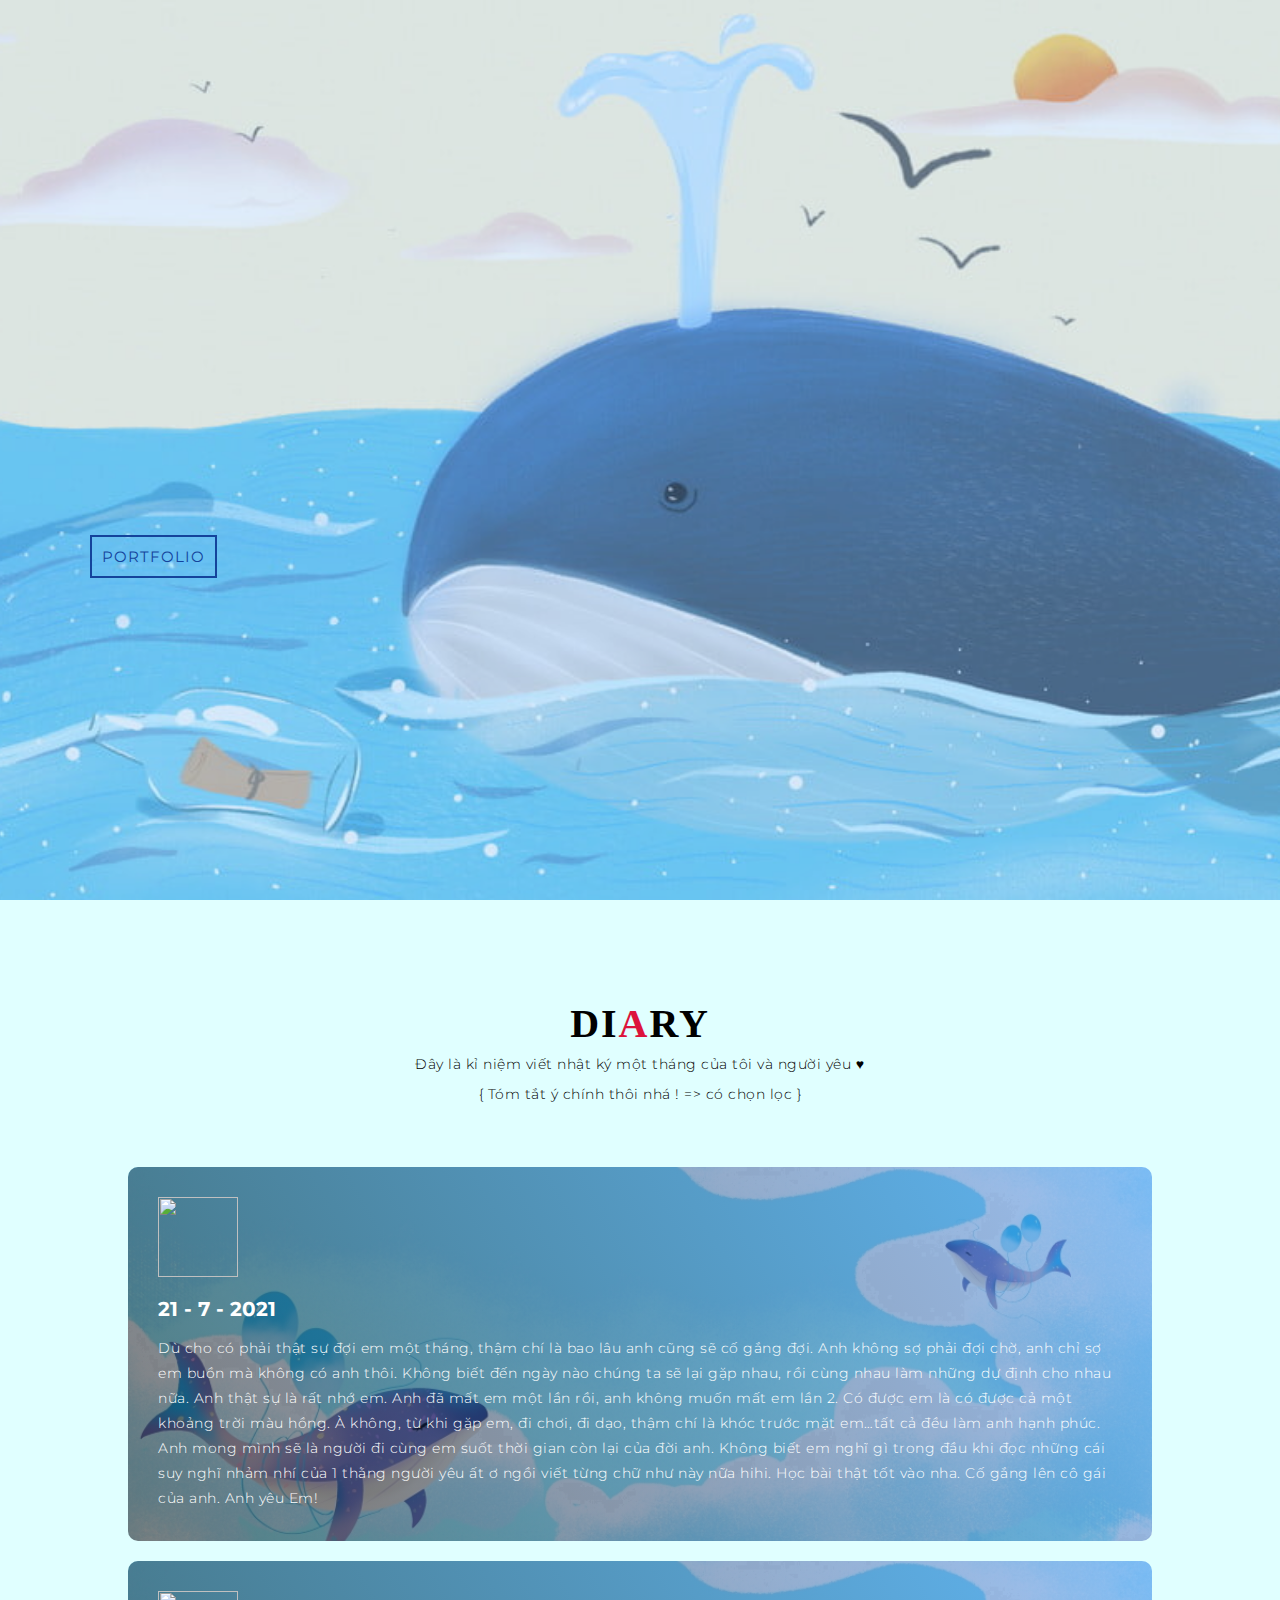
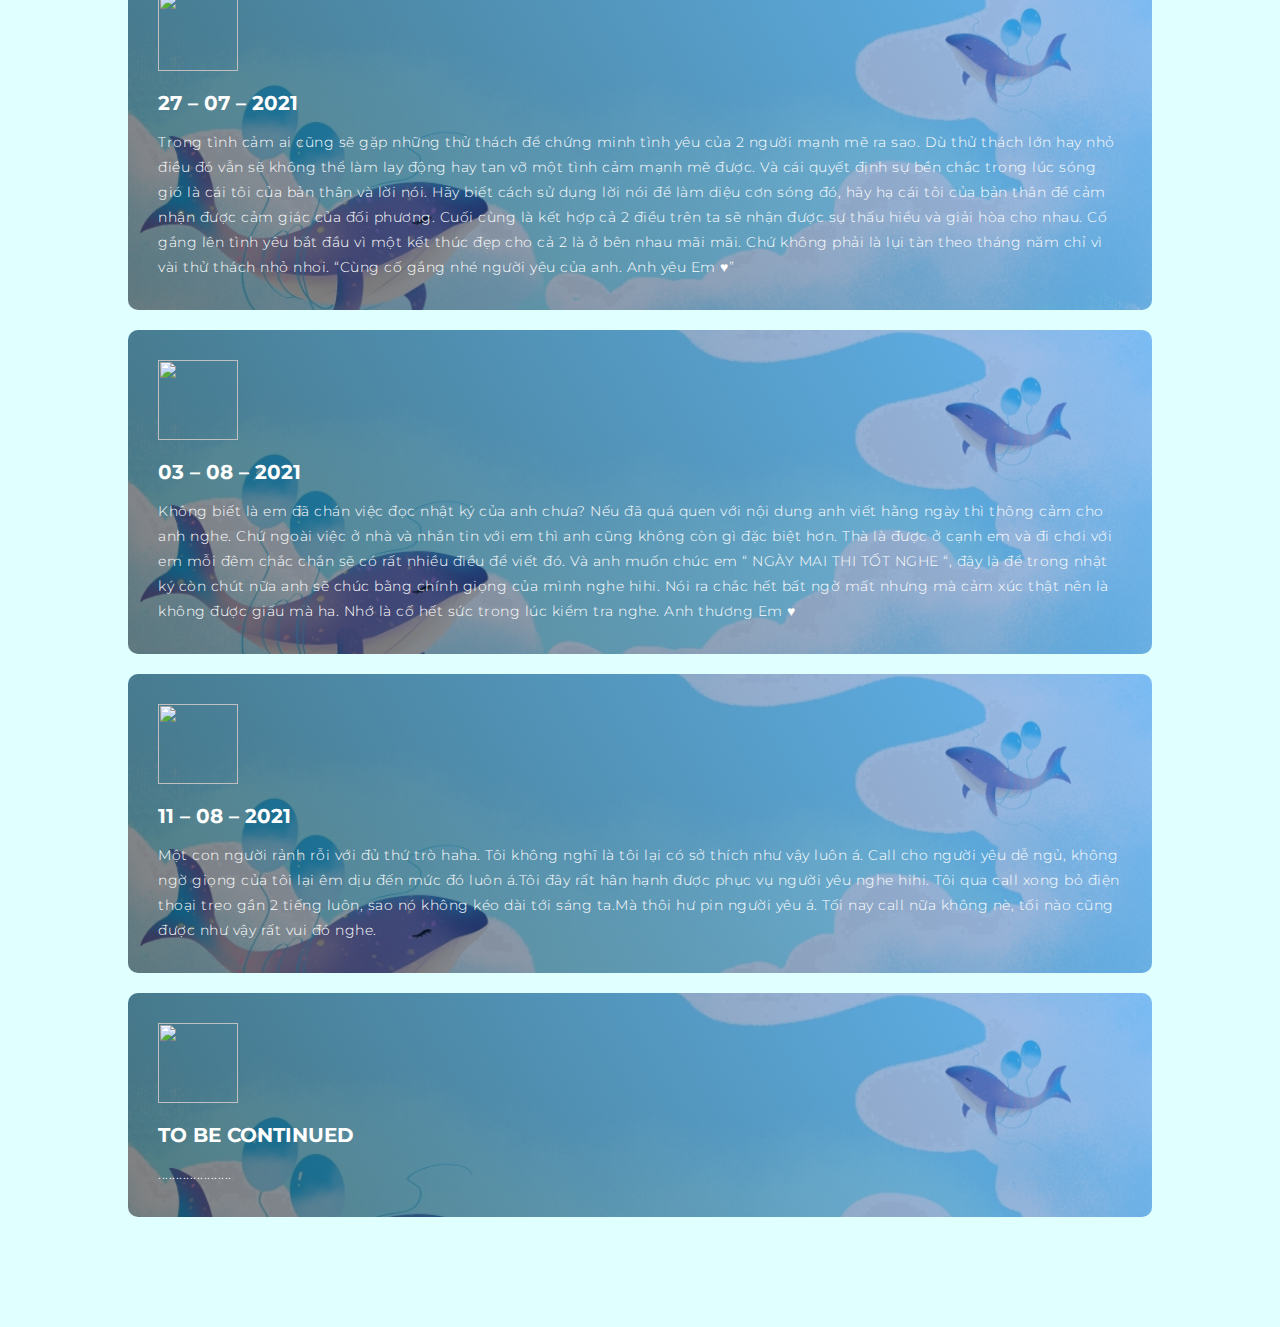
==== index.html @ 527d4011 "Add files via upload" ====
<!DOCTYPE html>
<html lang="en">
<head>
    <meta charset="UTF-8">
    <meta http-equiv="X-UA-Compatible" content="IE=edge">
    <meta name="viewport" content="width=device-width, initial-scale=1.0">
    <link rel="stylesheet" href="css.css">
    <title>My Website</title>
</head>
<body>
    <!-- Hero Section -->
    <section id="hero">
        <div class="hero container">
            <div>
                <h1>Hello, <span></span></h1>
                <h1>My Name's <span></span></h1>
                <h1>Vu Duc <span></span></h1>
                <a href="#" type="button" class="cta"> Portfolio </a>
            </div>
        </div>
    </section>
    <!-- End Section -->

    <!-- Service Section-->
    <section id="services">
        <div class="services container">
            <div class="services_top">
                <h1 class="section-title">Di<span>a</span>ry</h1>
            <p>Đây là kỉ niệm viết nhật ký một tháng của tôi và người yêu ♥</p>
            <p>{ Tóm tắt ý chính thôi nhá ! => có chọn lọc }</p>
            </div>
            <div class="services-bottom">
                <div class="services-item">
                  <div class="icon"><img src="https://img.icons8.com/clouds/100/000000/home.png"/>
                  </div>
                <h2>21 - 7 - 2021</h2>
                <p>Dù cho có phải thật sự đợi em một tháng, thậm chí là bao lâu anh cũng sẽ cố gắng đợi. Anh không sợ phải đợi chờ, anh chỉ sợ em buồn mà không có anh thôi. Không biết đến ngày nào chúng ta sẽ lại gặp nhau, rồi cùng nhau làm những dự định cho nhau nữa.
                    Anh thật sự là rất nhớ em. Anh đã mất em một lần rồi, anh không muốn mất em lần 2. Có được em là có được cả một khoảng trời màu hồng. À không, từ khi gặp em, đi chơi, đi dạo, thậm chí là khóc trước mặt em…tất cả đều làm anh hạnh phúc. Anh mong mình sẽ là người đi cùng em suốt thời gian còn lại của đời anh.
                    Không biết em nghĩ gì trong đầu khi đọc những cái suy nghĩ nhảm nhí của 1 thằng người yêu ất ơ ngồi viết từng chữ như này nữa hihi.
                    Học bài thật tốt vào nha. Cố gắng lên cô gái của anh.
                    Anh yêu Em! 
                    </p>
                </div>
                    <div class="services-item">
                      <div class="icon"><img src="https://img.icons8.com/clouds/100/000000/home.png"/>
                      </div>
                    <h2>27 – 07 – 2021</h2>
                    <p>Trong tình cảm ai cũng sẽ gặp những thử thách để chứng minh tình yêu của 2 người mạnh mẽ ra sao. Dù thử thách lớn hay nhỏ điều đó vẫn sẽ không thể làm lay động hay tan vỡ một tình cảm mạnh mẽ được. Và cái quyết định sự bền chắc trong lúc sóng gió là cái tôi của bản thân và lời nói. Hãy biết cách sử dụng lời nói để làm diệu cơn sóng đó, hãy hạ cái tôi của bản thân để cảm nhận được cảm giác của đối phương. Cuối cùng là kết hợp cả 2 điều trên ta sẽ nhận được sự thấu hiểu và giải hòa cho nhau. Cố gắng lên tình yêu bắt đầu vì một kết thúc đẹp cho cả 2 là ở bên nhau mãi mãi. Chứ không phải là lụi tàn theo tháng năm chỉ vì vài thử thách nhỏ nhoi.
                        “Cùng cố gắng nhé người yêu của anh. Anh yêu Em ♥”
                        </p>
                    </div>
                    <div class="services-item">
                      <div class="icon"><img src="https://img.icons8.com/clouds/100/000000/home.png"/>
                      </div>
                    <h2>03 – 08 – 2021</h2>
                     <p>Không biết là em đã chán việc đọc nhật ký của anh chưa? Nếu đã quá quen với nội dung anh viết hằng ngày thì thông cảm cho anh nghe. Chứ ngoài việc ở nhà và nhắn tin với em thì anh cũng không còn gì đặc biệt hơn. Thà là được ở cạnh em và đi chơi với em mỗi đêm chắc chắn sẽ có rất nhiều điều để viết đó. Và anh muốn chúc em “ NGÀY MAI THI TỐT NGHE “, đây là để trong nhật ký còn chút nữa anh sẽ chúc bằng chính giọng của mình nghe hihi. Nói ra chắc hết bất ngờ mất nhưng mà cảm xúc thật nên là không được giấu mà ha. Nhớ là cố hết sức trong lúc kiểm tra nghe. Anh thương Em ♥</p>
                    </div>
                <div class="services-item">
                  <div class="icon"><img src="https://img.icons8.com/clouds/100/000000/home.png"/>
                  </div>
                <h2>11 – 08 – 2021</h2>
                <p>Một con người rảnh rỗi với đủ thứ trò haha. Tôi không nghĩ là tôi lại có sở thích như vậy luôn á. Call cho người yêu dễ ngủ, không ngờ giọng của tôi lại êm dịu đến mức đó luôn á.Tôi đây rất hân hạnh được phục vụ người yêu nghe hihi.
                    Tôi qua call xong bỏ điện thoại treo gần 2 tiếng luôn, sao nó không kéo dài tới sáng ta.Mà thôi hư pin người yêu á. Tối nay call nữa không nè, tối nào cũng được như vậy rất vui đó nghe.
                    </p>
                </div>
                <div class="services-item">
                    <div class="icon"><img src="https://img.icons8.com/clouds/100/000000/home.png"/>
                    </div>
                  <h2>TO BE CONTINUED</h2>
                  <p>.....................</p>
                  </div>
            </div>
        </div>
    </section>
    <!-- Service Section-->
</body>
</html>
---- css.css ----
@import url('https://fonts.googleapis.com/css2?family=Montserrat:ital,wght@300,400;0,700;&display=swap');
* {
    padding: 0;
    margin: 0;
    box-sizing: border-box;
}
html {
    font-size: 10px;
    font-family: 'Montserrat', sans-serif;
    background-color: lightcyan;
}
a{
    text-decoration: none;
}
.container{
    min-height: 100vh;
    width: 100%;
    display: flex;
    align-items: center;
    justify-content: center;
}
img{
    
    height: 100%;
    width: 100%;
    object-fit: cover;
}
p{
    color: rgb(0, 0, 0);
    font-size: 1.4rem;
    margin-top: 5px;
    line-height: 2.5rem;
    font-weight: 300;
    letter-spacing: .05rem;
}


/* Hero Selection */
#hero{
    background-image: url(pngtree-cute-whale-background-whaleblueseawateroceansunsetcloudseagulladvertising-backgroundpsd-backgroundbackground-image_49165.jpg);
    background-size: cover;
    background-position: center center ;
    position: relative;
    z-index: 1;
}
#hero::after{
    content: '';
    position: absolute;
    left: 0;
    top: 0;
    height: 100%;
    width: 100%;
    background-color: rgb(153, 200, 253);
    opacity: .3;
    z-index: -1;
}
#hero .hero{
    max-width: 1200px;
    margin: 0 auto;
    padding: 0 50px;
    justify-content: flex-start;
}
#hero h1{
    display: block;
    width: fit-content;
    font-size: 5rem;
    position: relative;
    color: transparent;
    animation: text_reveal .5s ease forwards;
    animation-delay:  1ss;
}
#hero h1:nth-child(1){
    animation-delay: 1s;
}
#hero h1:nth-child(2){
    animation-delay: 2s;
}
#hero h1:nth-child(3){
    animation: text_reveal_name .5s ease forwards;
    animation-delay: 3s;
}
#hero h1 span{
    position:  absolute;
    top: 0;
    left: 0;
    height: 100%;
    width: 0;
    background-color:rgb(114, 158, 240);
    animation: text_reveal_box 1s ease;
    animation-delay: 1s;
}
#hero h1:nth-child(1) span{
    animation-delay: .5s;
}
#hero h1:nth-child(2) span{
    animation-delay: 1.5s;
}
#hero h1:nth-child(3) span{
    animation-delay: 2.5s;
}
#hero .cta{
    display: inline-block;
    padding: 10px 10px;
    color: rgb(20, 67, 155);
    background-color: transparent;
    border: 2px solid rgb(20, 67, 155);
    font-size: 1.5rem;
    text-transform:  uppercase;
    letter-spacing: .1rem;
    margin-top: 30px;
    transition: .3s ease;
    transition-property: background-color, color;
}
#hero .cta:hover{
    color: rgb(255, 255, 255);
    background-color: rgb(20, 67, 155);
}

/* End Hero Selection*/

/* Service Section */
#services .services{
    flex-direction: column;
    text-align: center;
    max-width:  1500px;
    margin: 0 auto;
    padding:  100px 0;
}
#services .section-title{
    font-size:  4rem;
    font-weight: 750;
    font-family: fantasy;
    color: rgb(0, 0, 0);
    text-transform: uppercase;
    letter-spacing: .2rem;
    text-align: center;
}
#services .section-title span{
    color: crimson;
}

#services .services-bottom{
    display: flex;
    align-items: center;
    justify-content: center;
    flex-wrap: wrap;
    margin-top: 50px;
}
#services .services-item{
    flex-basis: 80%;
    display: flex;
    align-items: flex-start;
    justify-content: center;
    flex-direction: column ;
    padding: 30px;
    border-radius: 10px;
    background-image: url(pngtree-whale-anime-sky-clouds-blue-background-image_185830.jpg);
    background-size: cover;
    margin: 10px 5%;
    position: relative;
    z-index: 1;
    overflow: hidden;
}
#services .services-item::after{
    content: '';
    position: absolute;
    left: 0;
    top: 0;
    height: 100%;
    width: 100%;
    background-image: linear-gradient(60deg, black 0%, rgb(62, 137, 235) 100%);
    opacity: .5;
    z-index: -1;
}
.services .services-bottom .icon{
    height: 80px;
    width: 80px;
    margin-bottom: 20px;
}
#services .services-item h2{
    font-size: 2rem;
    color: white;
    margin-bottom: 10px;
    text-transform: uppercase;
}
#services .services-item p{
    color: white;
    text-align: left;
}


/* End Service Section */

/* keyframes */
    @keyframes text_reveal_box {
        50%{
            width: 100%;
            left: 0;
        }
        100%{
            width: 0;
            left: 100%;
        }
    }
@keyframes text_reveal{
    100%{
        color: rgb(20, 67, 155);
    }
}
@keyframes text_reveal_name{
    100%{
        color: rgb(255, 255, 255);
        font-weight:700;
    }
}
/* End keyframes */
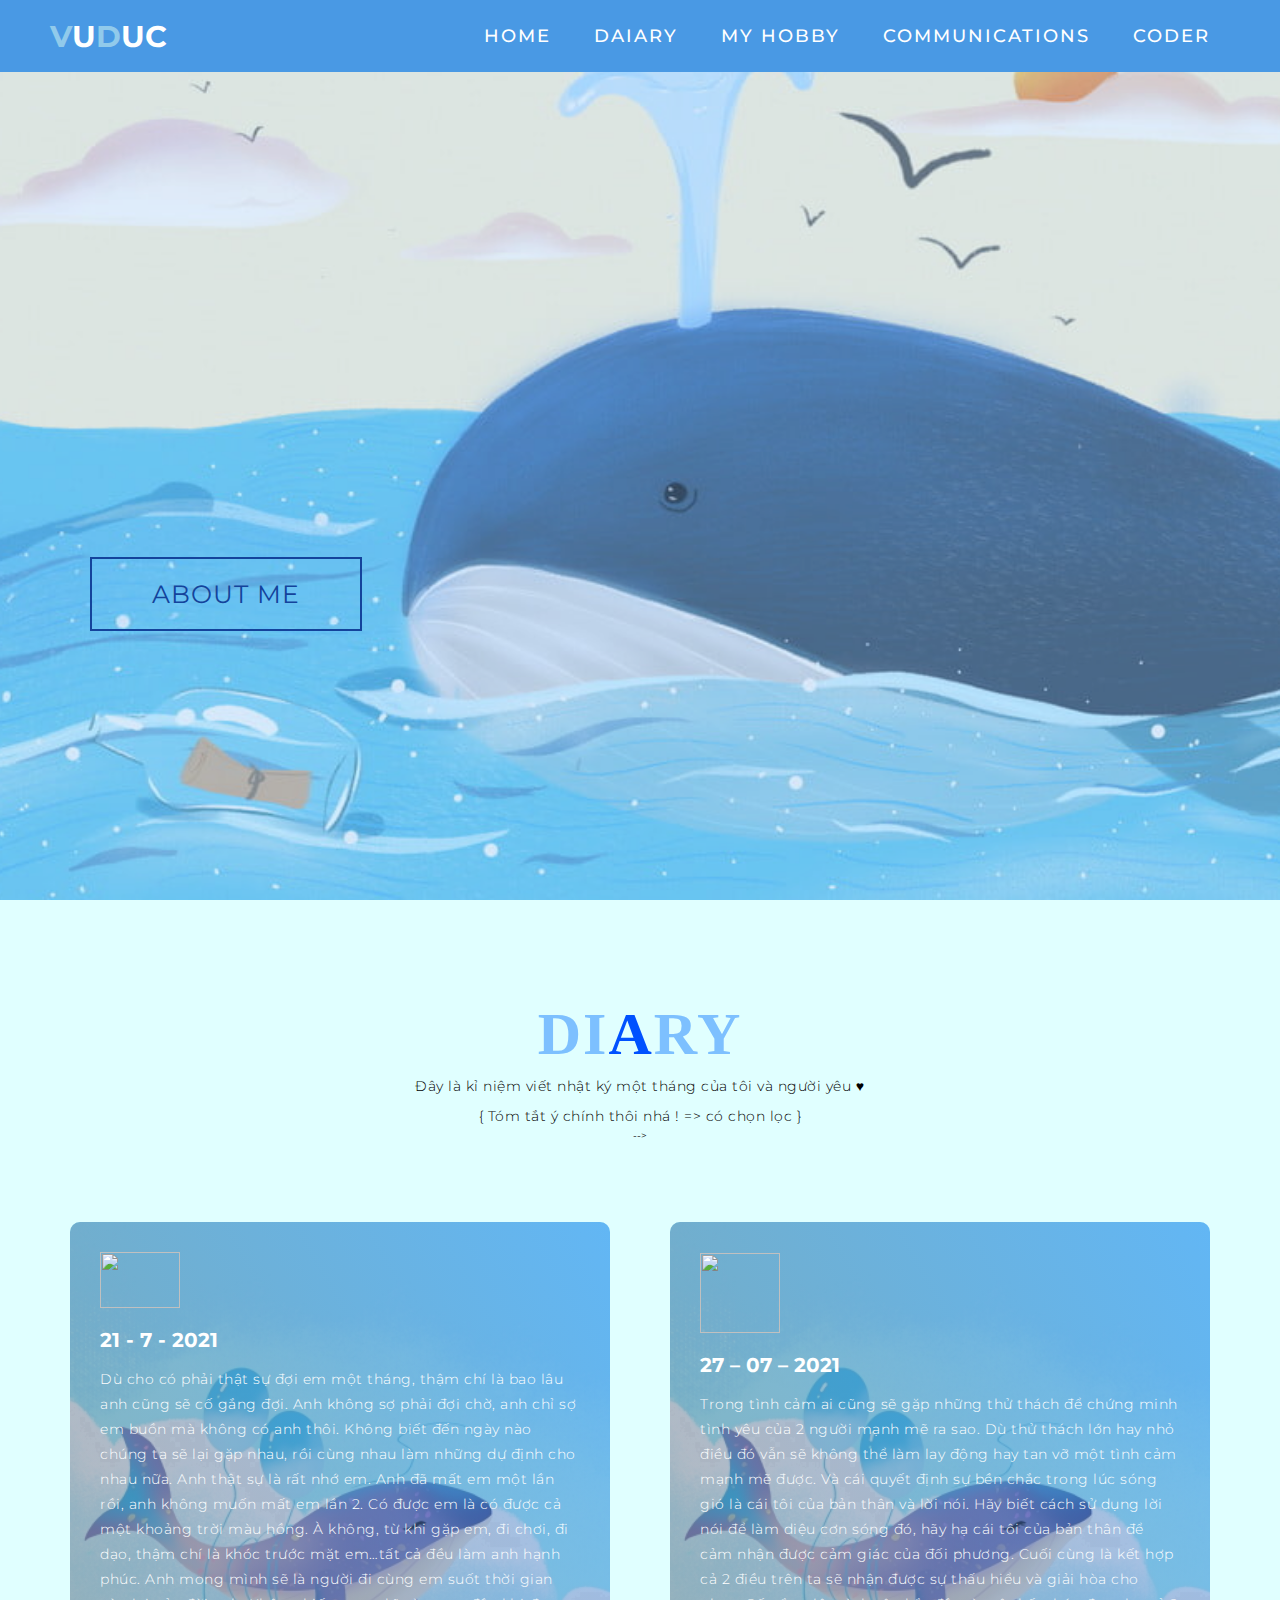
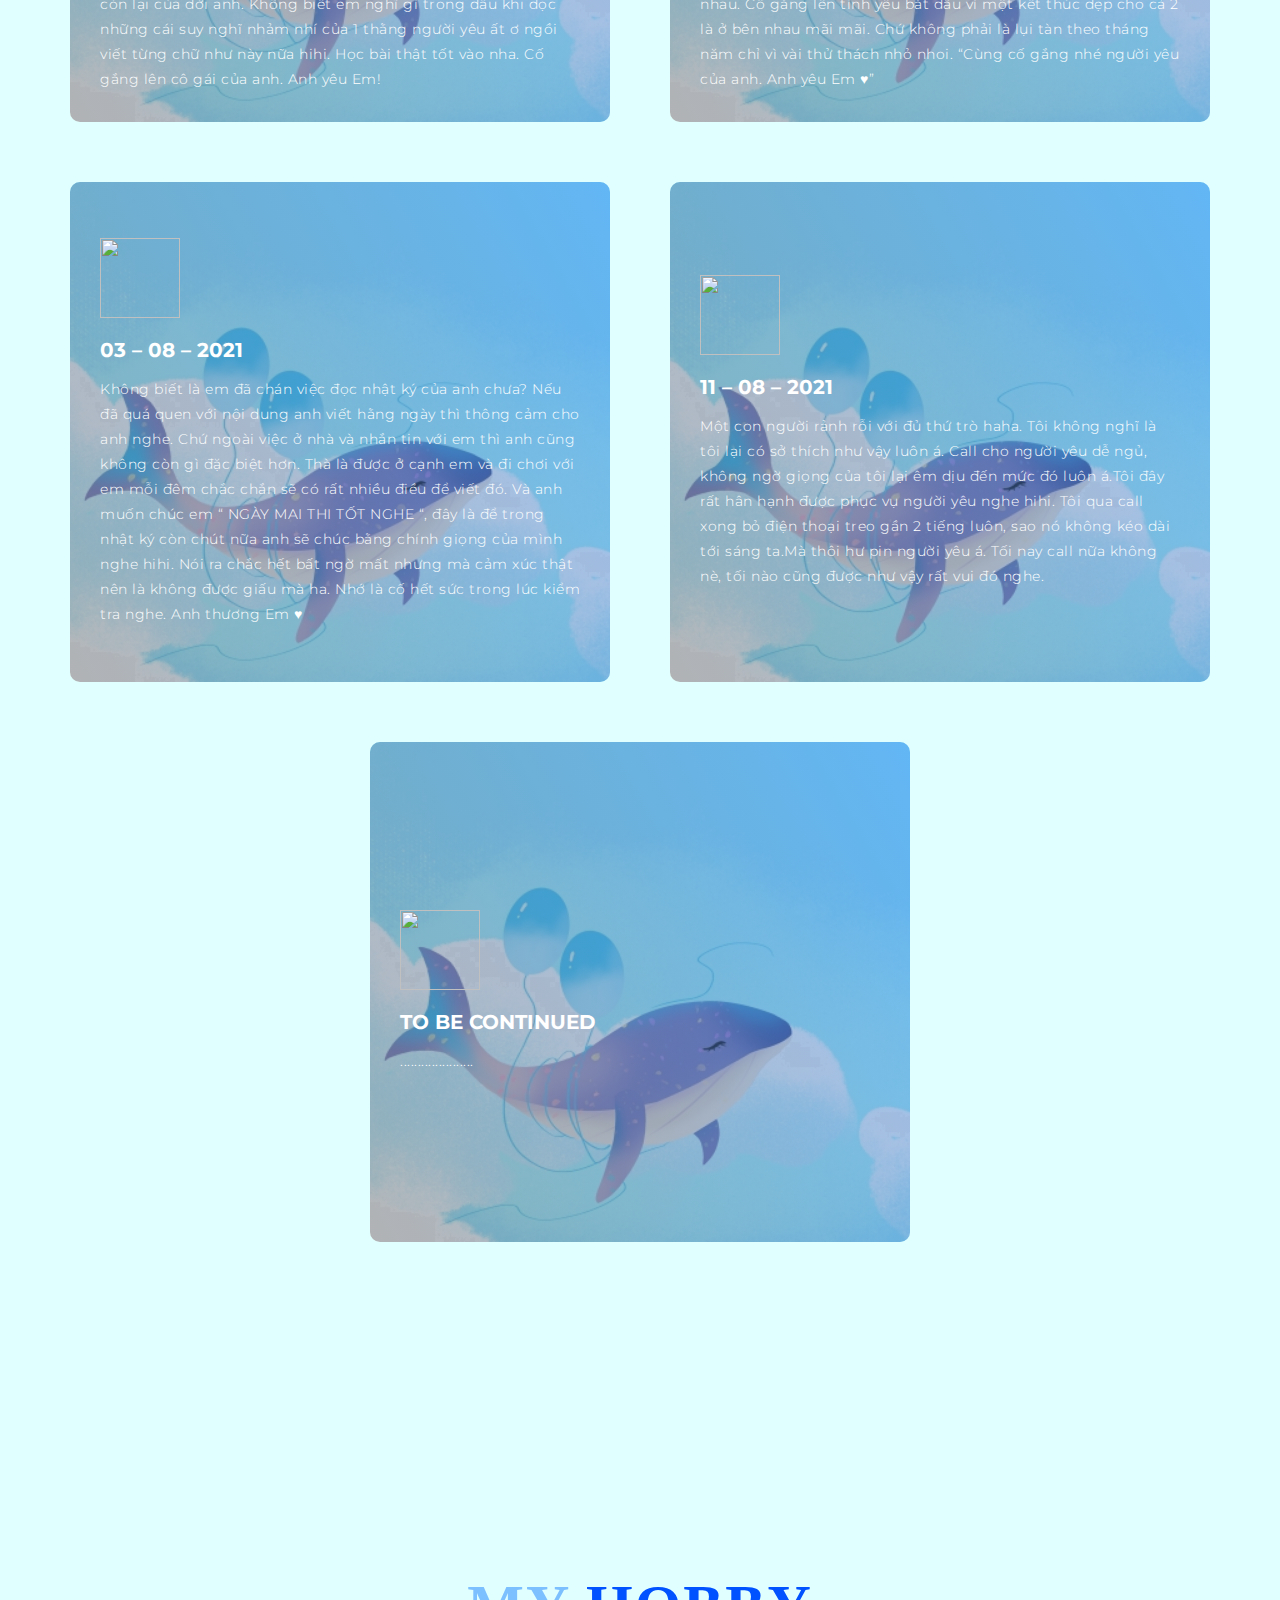
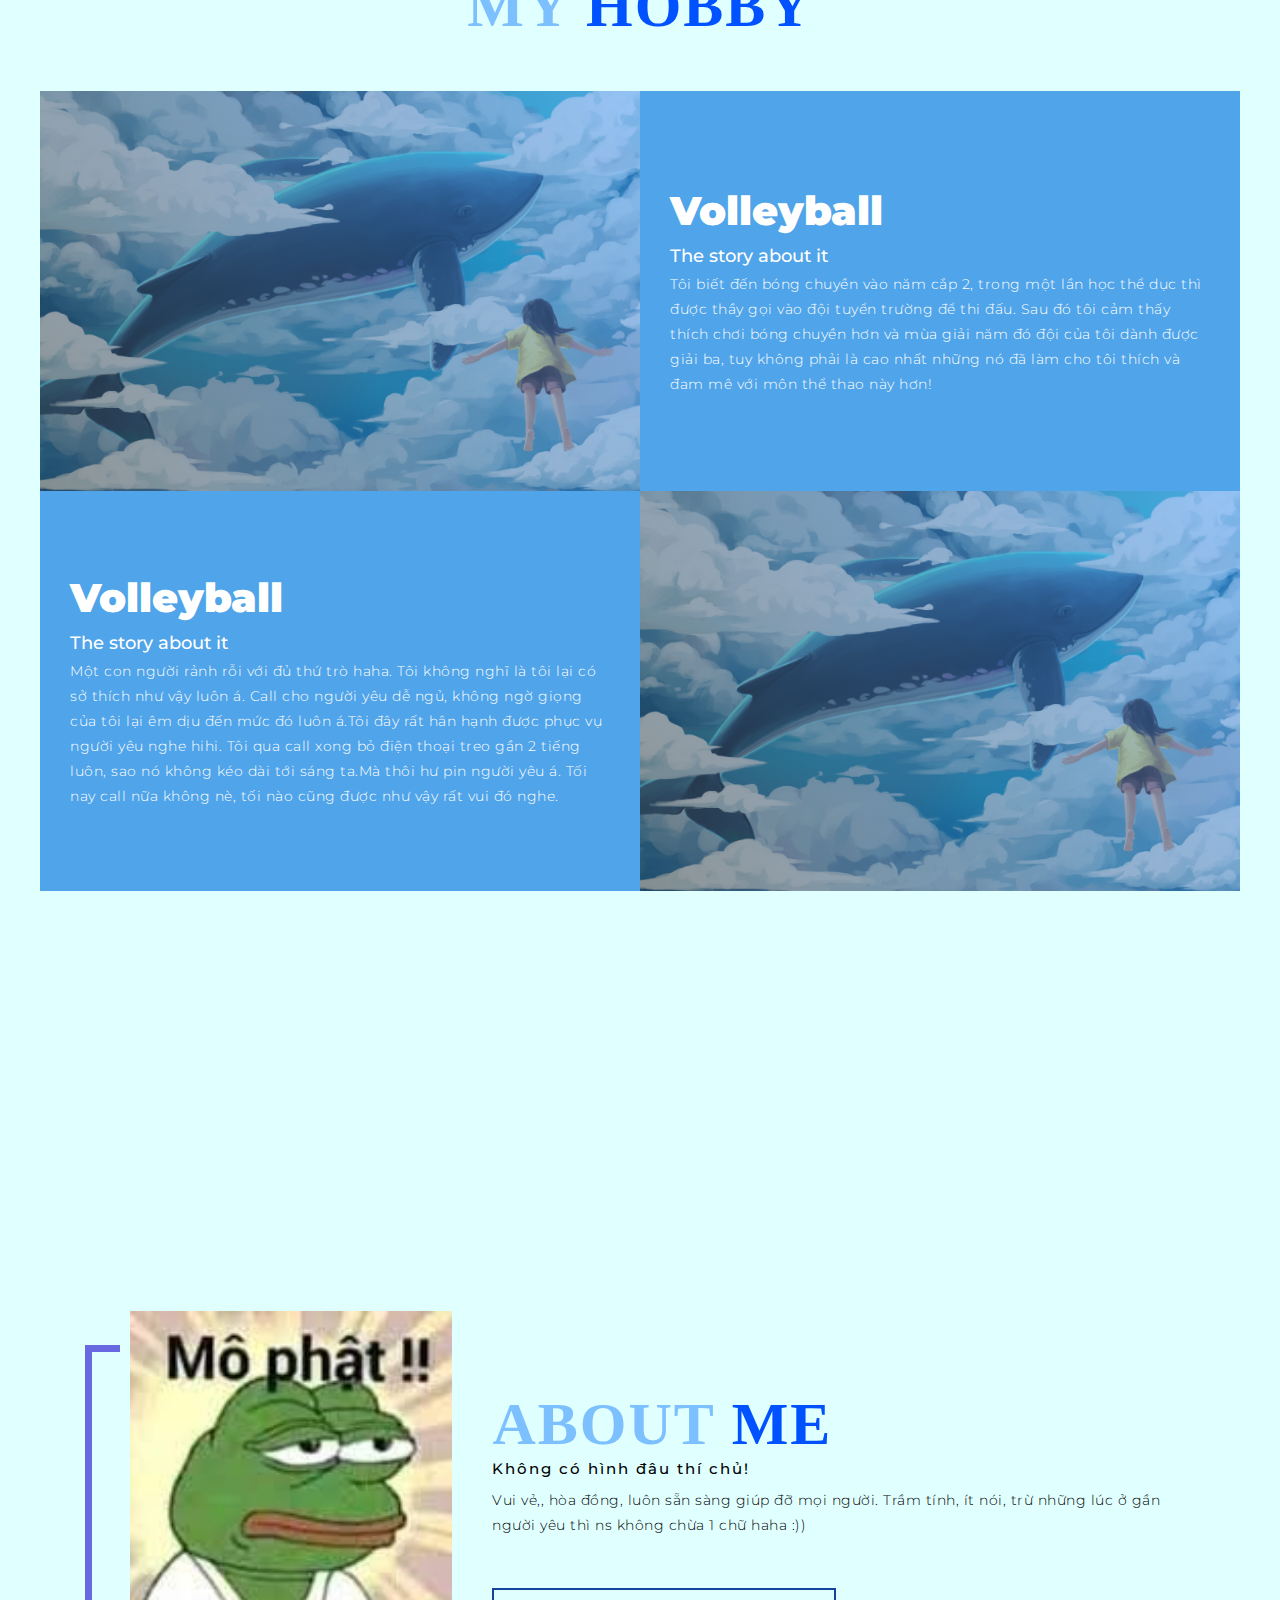
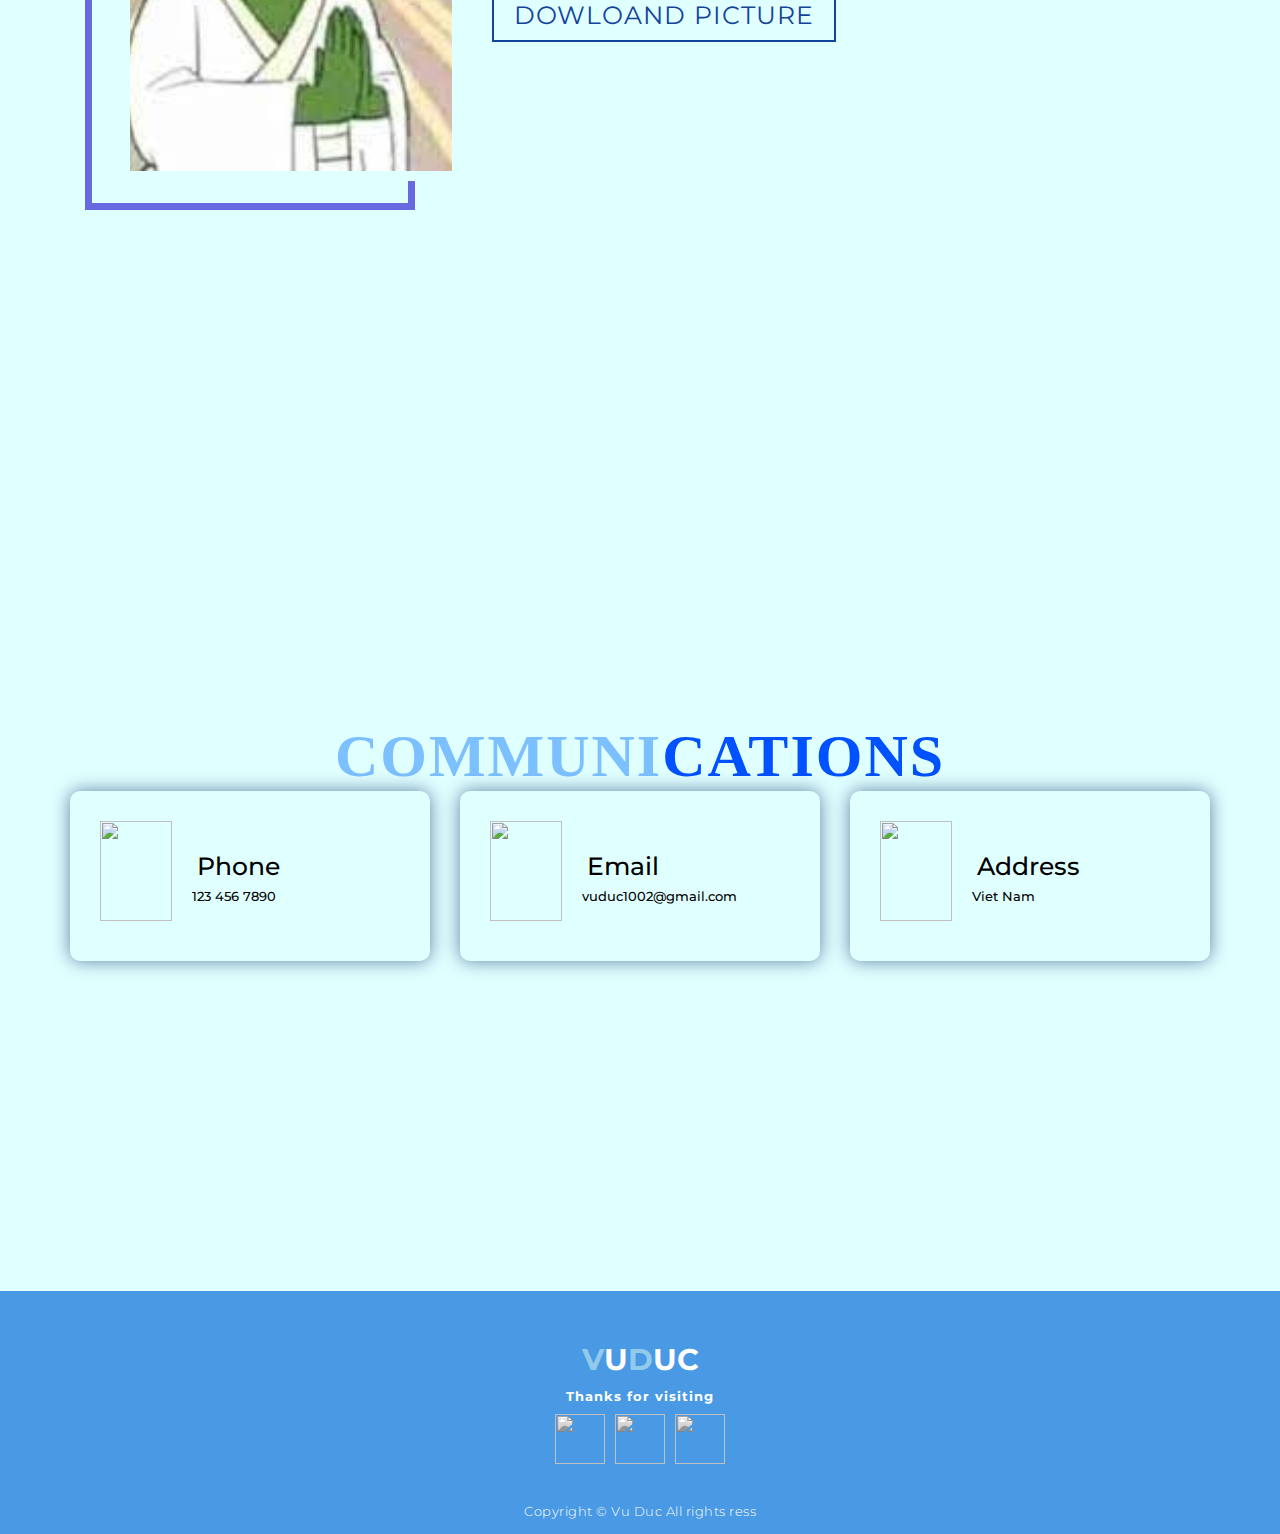
==== commit 829beedb: "Add files via upload" ====
--- a/index.html
+++ b/index.html
@@ -8,6 +8,27 @@
     <title>My Website</title>
 </head>
 <body>
+    <!-- Header -->
+    <section id="header">
+        <div class="header container">
+            <div class="nav-bar">
+                <div class="brand">
+                    <a href="#hero"><h1><span>V</span>u<span>D</span>uc</h1></a>
+                    </div>
+                    <div class="nav-list">
+                        <div class="hamburger"><div class="bar"></div></div>
+                        <ul>
+                            <li><a href="#hero" data-after="Home">Home</a></li>
+                            <li><a href="#services" data-after="Services">Daiary</a></li>
+                            <li><a href="#projects" data-after="Projects">My hobby</a></li>
+                            <li><a href="#contact" data-after="About">communications</a></li>
+                            <li><a href="#footer" data-after="Contact">coder</a></li>
+                        </ul>
+                    </div>
+            </div>
+        </div>
+    </section>
+    <!-- End Header -->
     <!-- Hero Section -->
     <section id="hero">
         <div class="hero container">
@@ -15,7 +36,7 @@
                 <h1>Hello, <span></span></h1>
                 <h1>My Name's <span></span></h1>
                 <h1>Vu Duc <span></span></h1>
-                <a href="#" type="button" class="cta"> Portfolio </a>
+                <a href="#about" type="button" class="cta">About me</a>
             </div>
         </div>
     </section>
@@ -27,19 +48,19 @@
             <div class="services_top">
                 <h1 class="section-title">Di<span>a</span>ry</h1>
             <p>Đây là kỉ niệm viết nhật ký một tháng của tôi và người yêu ♥</p>
-            <p>{ Tóm tắt ý chính thôi nhá ! => có chọn lọc }</p>
+            <p>{ Tóm tắt ý chính thôi nhá ! => có chọn lọc }</p> -->
             </div>
             <div class="services-bottom">
                 <div class="services-item">
                   <div class="icon"><img src="https://img.icons8.com/clouds/100/000000/home.png"/>
                   </div>
                 <h2>21 - 7 - 2021</h2>
-                <p>Dù cho có phải thật sự đợi em một tháng, thậm chí là bao lâu anh cũng sẽ cố gắng đợi. Anh không sợ phải đợi chờ, anh chỉ sợ em buồn mà không có anh thôi. Không biết đến ngày nào chúng ta sẽ lại gặp nhau, rồi cùng nhau làm những dự định cho nhau nữa.
+               <p>Dù cho có phải thật sự đợi em một tháng, thậm chí là bao lâu anh cũng sẽ cố gắng đợi. Anh không sợ phải đợi chờ, anh chỉ sợ em buồn mà không có anh thôi. Không biết đến ngày nào chúng ta sẽ lại gặp nhau, rồi cùng nhau làm những dự định cho nhau nữa.
                     Anh thật sự là rất nhớ em. Anh đã mất em một lần rồi, anh không muốn mất em lần 2. Có được em là có được cả một khoảng trời màu hồng. À không, từ khi gặp em, đi chơi, đi dạo, thậm chí là khóc trước mặt em…tất cả đều làm anh hạnh phúc. Anh mong mình sẽ là người đi cùng em suốt thời gian còn lại của đời anh.
                     Không biết em nghĩ gì trong đầu khi đọc những cái suy nghĩ nhảm nhí của 1 thằng người yêu ất ơ ngồi viết từng chữ như này nữa hihi.
                     Học bài thật tốt vào nha. Cố gắng lên cô gái của anh.
                     Anh yêu Em! 
-                    </p>
+                    </p> 
                 </div>
                     <div class="services-item">
                       <div class="icon"><img src="https://img.icons8.com/clouds/100/000000/home.png"/>
@@ -47,13 +68,14 @@
                     <h2>27 – 07 – 2021</h2>
                     <p>Trong tình cảm ai cũng sẽ gặp những thử thách để chứng minh tình yêu của 2 người mạnh mẽ ra sao. Dù thử thách lớn hay nhỏ điều đó vẫn sẽ không thể làm lay động hay tan vỡ một tình cảm mạnh mẽ được. Và cái quyết định sự bền chắc trong lúc sóng gió là cái tôi của bản thân và lời nói. Hãy biết cách sử dụng lời nói để làm diệu cơn sóng đó, hãy hạ cái tôi của bản thân để cảm nhận được cảm giác của đối phương. Cuối cùng là kết hợp cả 2 điều trên ta sẽ nhận được sự thấu hiểu và giải hòa cho nhau. Cố gắng lên tình yêu bắt đầu vì một kết thúc đẹp cho cả 2 là ở bên nhau mãi mãi. Chứ không phải là lụi tàn theo tháng năm chỉ vì vài thử thách nhỏ nhoi.
                         “Cùng cố gắng nhé người yêu của anh. Anh yêu Em ♥”
-                        </p>
+                        </p> 
                     </div>
                     <div class="services-item">
                       <div class="icon"><img src="https://img.icons8.com/clouds/100/000000/home.png"/>
                       </div>
                     <h2>03 – 08 – 2021</h2>
-                     <p>Không biết là em đã chán việc đọc nhật ký của anh chưa? Nếu đã quá quen với nội dung anh viết hằng ngày thì thông cảm cho anh nghe. Chứ ngoài việc ở nhà và nhắn tin với em thì anh cũng không còn gì đặc biệt hơn. Thà là được ở cạnh em và đi chơi với em mỗi đêm chắc chắn sẽ có rất nhiều điều để viết đó. Và anh muốn chúc em “ NGÀY MAI THI TỐT NGHE “, đây là để trong nhật ký còn chút nữa anh sẽ chúc bằng chính giọng của mình nghe hihi. Nói ra chắc hết bất ngờ mất nhưng mà cảm xúc thật nên là không được giấu mà ha. Nhớ là cố hết sức trong lúc kiểm tra nghe. Anh thương Em ♥</p>
+                     <p>Không biết là em đã chán việc đọc nhật ký của anh chưa? Nếu đã quá quen với nội dung anh viết hằng ngày thì thông cảm cho anh nghe. Chứ ngoài việc ở nhà và nhắn tin với em thì anh cũng không còn gì đặc biệt hơn. Thà là được ở cạnh em và đi chơi với em mỗi đêm chắc chắn sẽ có rất nhiều điều để viết đó. Và anh muốn chúc em “ NGÀY MAI THI TỐT NGHE “, đây là để trong nhật ký còn chút nữa anh sẽ chúc bằng chính giọng của mình nghe hihi. Nói ra chắc hết bất ngờ mất nhưng mà cảm xúc thật nên là không được giấu mà ha. Nhớ là cố hết sức trong lúc kiểm tra nghe. Anh thương Em ♥
+                     </p> 
                     </div>
                 <div class="services-item">
                   <div class="icon"><img src="https://img.icons8.com/clouds/100/000000/home.png"/>
@@ -72,6 +94,109 @@
             </div>
         </div>
     </section>
-    <!-- Service Section-->
+    <!-- End Service Section-->
+
+    <!-- Projects Section -->
+        <section id="projects">
+            <div class="projects container">
+                <div class="projects-header">
+                    <h1 class="section-title">My <span>Hobby</span></h1>
+                </div>
+                    <div class="project-item">
+                        <div class="project-info">
+                            <h1>Volleyball</h1>
+                            <h2>The story about it</h2>
+                            <p>Tôi biết đến bóng chuyền vào năm cắp 2, trong một lần học thể dục thì được thầy gọi vào đội tuyển trường để thi đấu. Sau đó tôi cảm thấy thích chơi bóng chuyền hơn và mùa giải năm đó đội của tôi dành được giải ba, tuy không phải là cao nhất những nó đã làm cho tôi thích và đam mê với môn thể thao này hơn!
+                               </div>
+                        <div class="project-img">
+                            <img src="/Lovepik_com-400091208-whale-and-girls-roaming-in-the-clouds.jpg" alt="img">
+                        </div>
+                    </div>
+                    <div class="project-item">
+                        <div class="project-info">
+                            <h1>Volleyball</h1>
+                            <h2>The story about it</h2>
+                            <p>Một con người rảnh rỗi với đủ thứ trò haha. Tôi không nghĩ là tôi lại có sở thích như vậy luôn á. Call cho người yêu dễ ngủ, không ngờ giọng của tôi lại êm dịu đến mức đó luôn á.Tôi đây rất hân hạnh được phục vụ người yêu nghe hihi.
+                                Tôi qua call xong bỏ điện thoại treo gần 2 tiếng luôn, sao nó không kéo dài tới sáng ta.Mà thôi hư pin người yêu á. Tối nay call nữa không nè, tối nào cũng được như vậy rất vui đó nghe.
+                              </div> 
+                        <div class="project-img">
+                            <img src="/Lovepik_com-400091208-whale-and-girls-roaming-in-the-clouds.jpg" alt="img">
+                        </div>
+                    </div>
+                </div>
+            </div>
+        </section>
+    <!-- End  Projects Section -->
+
+    <!--About Section-->
+    <section id="about">
+        <div class="about container">
+            <div class="col-left">
+                <div class="about-img">
+                    <img src="/tải xuống (6).jfif" alt="img">
+                </div>
+            </div>
+            <div class="col-right">
+                <h1 class="section-title">About <span>me</span></h1>
+                <h2>Không có hình đâu thí chủ!</h2>
+                <p>Vui vẻ,, hòa đồng, luôn sẵn sàng giúp đỡ mọi người. Trầm tính, ít nói, trừ những lúc ở gần người yêu thì ns không chừa 1 chữ haha :))</p>
+                <a href="/tải xuống (6).jfif" class="cta">Dowloand Picture</a>
+            </div>
+        </div>
+    </section>
+    <!--End About Section-->
+
+    <!-- Contact section -->
+    <section id="contact">
+        <div class="contact container">
+            <div><h1 class="section-title">communi<span>cations</span></h1></div>
+            <div class="contact-items">
+                <div class="contact-item">
+                    <div class="icon"><img src="https://img.icons8.com/bubbles/100/000000/phone.png"/></div>
+                    <div class="contact-info">
+                        <h1>Phone</h1>
+                        <h2>123 456 7890</h2>
+                    </div>
+                </div>
+                <div class="contact-item">
+                    <div class="icon"><img src="https://img.icons8.com/bubbles/100/000000/email--v2.png"/></div>
+                    <div class="contact-info">
+                        <h1>Email</h1>
+                        <h2>vuduc1002@gmail.com</h2>
+                    </div>
+                </div>
+                <div class="contact-item">
+                    <div class="icon"><img src="https://img.icons8.com/bubbles/100/000000/address.png"/></div>
+                    <div class="contact-info">
+                        <h1>Address</h1>
+                        <h2>Viet Nam</h2>
+                    </div>
+                </div>
+            </div>
+        </div>
+    </section>
+    <!--End Contac section -->
+
+    <!-- Footer -->
+    <section id="footer">
+        <div class="footer container">
+            <div class="brand"><h1><span>V</span>u<span>D</span>uc</h1></div>
+            <h2>Thanks for visiting</h2>
+            <div class="social-icon">
+                <dic class="social-item">
+                    <a href="#"><img src="https://img.icons8.com/clouds/100/000000/facebook.png"/></a>
+                </dic>
+                <dic class="social-item">
+                    <a href="#"><img src="https://img.icons8.com/clouds/100/000000/instagram-reel.png"/></a>
+                </dic>
+                <dic class="social-item">
+                    <a href="#"><img src="https://img.icons8.com/clouds/100/000000/email--v1.png"/></a>
+                </dic>
+            </div>
+            <p>Copyright © Vu Duc All rights ress</p>
+        </div>
+    </section>
+    <!-- End Footer -->
+    <script src="./app.js"></script>
 </body>
 </html>--- a/css.css
+++ b/css.css
@@ -8,6 +8,7 @@
     font-size: 10px;
     font-family: 'Montserrat', sans-serif;
     background-color: lightcyan;
+    scroll-behavior: smooth;
 }
 a{
     text-decoration: none;
@@ -33,72 +34,19 @@
     font-weight: 300;
     letter-spacing: .05rem;
 }
-
-
-/* Hero Selection */
-#hero{
-    background-image: url(pngtree-cute-whale-background-whaleblueseawateroceansunsetcloudseagulladvertising-backgroundpsd-backgroundbackground-image_49165.jpg);
-    background-size: cover;
-    background-position: center center ;
-    position: relative;
-    z-index: 1;
-}
-#hero::after{
-    content: '';
-    position: absolute;
-    left: 0;
-    top: 0;
-    height: 100%;
-    width: 100%;
-    background-color: rgb(153, 200, 253);
-    opacity: .3;
-    z-index: -1;
-}
-#hero .hero{
-    max-width: 1200px;
-    margin: 0 auto;
-    padding: 0 50px;
-    justify-content: flex-start;
-}
-#hero h1{
-    display: block;
-    width: fit-content;
-    font-size: 5rem;
-    position: relative;
-    color: transparent;
-    animation: text_reveal .5s ease forwards;
-    animation-delay:  1ss;
-}
-#hero h1:nth-child(1){
-    animation-delay: 1s;
-}
-#hero h1:nth-child(2){
-    animation-delay: 2s;
-}
-#hero h1:nth-child(3){
-    animation: text_reveal_name .5s ease forwards;
-    animation-delay: 3s;
-}
-#hero h1 span{
-    position:  absolute;
-    top: 0;
-    left: 0;
-    height: 100%;
-    width: 0;
-    background-color:rgb(114, 158, 240);
-    animation: text_reveal_box 1s ease;
-    animation-delay: 1s;
-}
-#hero h1:nth-child(1) span{
-    animation-delay: .5s;
-}
-#hero h1:nth-child(2) span{
-    animation-delay: 1.5s;
-}
-#hero h1:nth-child(3) span{
-    animation-delay: 2.5s;
-}
-#hero .cta{
+.section-title{
+    font-size:  4rem;
+    font-weight: 750;
+    font-family: fantasy;
+    color: rgb(125, 192, 255);
+    text-transform: uppercase;
+    letter-spacing: .2rem;
+    text-align: center;
+}
+.section-title span{
+    color: rgb(0, 81, 255);
+}
+.cta{
     display: inline-block;
     padding: 10px 10px;
     color: rgb(20, 67, 155);
@@ -111,10 +59,211 @@
     transition: .3s ease;
     transition-property: background-color, color;
 }
-#hero .cta:hover{
+.cta:hover{
     color: rgb(255, 255, 255);
     background-color: rgb(20, 67, 155);
 }
+.brand h1{
+    font-weight: 700;
+    font-size: 3rem;
+    text-transform: uppercase;
+    color:  rgb(255, 255, 255);
+}
+.brand h1 span{
+    color: rgb(145, 202, 235);
+}
+/*Header Section*/
+#header{
+    position: fixed;
+    z-index: 1000;
+    left: 0;
+    top: 0;
+    width: 100vw;
+    height: auto;
+}
+#header .header{
+    min-height: 8vh;
+    background-color: #4999e4;
+    transition: .3s ease background-color ;
+}
+#header .nav-bar{
+    display: flex;
+    align-items:  center;
+    justify-content:  space-between;
+    width: 100%;
+    height: 100%;
+    max-width: 1200px;
+    padding: 0 10px;
+}
+#header .nav-list ul{
+    list-style: none;
+    position: absolute;
+    background-color: rgb(112, 143, 245);
+    width: 100vw;
+    height: 100vh;
+    left: 100%;
+    top: 0;
+    display: flex;
+    flex-direction: column;
+    justify-content: center;
+    align-items: center;
+    z-index: 1;
+    overflow-x: hidden;
+    transition: .5s ease left;
+}
+#header .nav-list ul.active{
+    left: 0%;
+}
+#header .nav-list ul a{
+    font-size: 2.5rem;
+    font-weight: 500;
+    letter-spacing: .2rem;
+    text-decoration: none;
+    color: rgb(255, 255, 255);
+    text-transform: uppercase;
+    padding: 20px;
+    display: block;
+}
+#header .nav-list ul a::after{
+    content: attr(data-after);
+    position: absolute;
+    top: 50%;
+    left: 50%;
+    transform: translate(-50%,-50%) scale(0);
+    color: rgba(0, 0, 0, 0.041);
+    font-size: 15rem;
+    letter-spacing: 50px;
+    z-index: -1;
+    transition: .3s ease letter-spacing;
+}
+#header .nav-list ul li:hover a::after{
+    transform: translate(-50%, -50%) scale(1);
+    letter-spacing: initial;
+}
+#header .nav-list ul li:hover a{
+    color: rgb(20, 67, 220);
+}
+#header .hamburger{
+    height: 60px;
+    width: 60px;
+    display: inline-block;
+    border: 3px solid white;
+    border-radius: 50%;
+    position: relative;
+    display: flex;
+    align-items: center;
+    justify-content: center;
+    z-index: 100;
+    cursor: pointer;
+    transform: scale(.8);
+    margin-right: 20px;
+}
+#header .hamburger::after{
+    position: absolute;
+    content: '';
+    height: 100%;
+    width: 100%;
+    border-radius: 50%;
+    border: 3px solid white;
+    animation: hamburger_plus 1s ease infinite;
+}
+#header .hamburger .bar{
+    height: 2px;
+    width: 30px;
+    position: relative;
+    background-color: white;
+    z-index: -1;
+}
+#header .hamburger .bar::after,
+#header .hamburger .bar::before{
+    content: '';
+    position: absolute;
+    height: 100%;
+    width: 100%;
+    left: 0;
+    background-color: white;
+    transition: .3s ease;
+    transition-property: top bottom ;
+}
+#header .hamburger .bar::after{
+    top: 8px;
+}
+#header .hamburger .bar::before{
+    bottom: 8px;
+}
+#header .hamburger.active .bar::before{
+    bottom: 0;
+}
+#header .hamburger.active .bar::after{
+    top: 0;
+}
+
+/*End Header Section*/
+
+/* Hero Selection */
+#hero{
+    background-image: url(pngtree-cute-whale-background-whaleblueseawateroceansunsetcloudseagulladvertising-backgroundpsd-backgroundbackground-image_49165.jpg);
+    background-size: cover;
+    background-position: center center ;
+    position: relative;
+    z-index: 1;
+}
+#hero::after{
+    content: '';
+    position: absolute;
+    left: 0;
+    top: 0;
+    height: 100%;
+    width: 100%;
+    background-color: rgb(153, 200, 253);
+    opacity: .3;
+    z-index: -1;
+}
+#hero .hero{
+    max-width: 1200px;
+    margin: 0 auto;
+    padding: 0 50px;
+    justify-content: flex-start;
+}
+#hero h1{
+    display: block;
+    width: fit-content;
+    font-size: 5rem;
+    position: relative;
+    color: transparent;
+    animation: text_reveal .5s ease forwards;
+    animation-delay:  1ss;
+}
+#hero h1:nth-child(1){
+    animation-delay: 1s;
+}
+#hero h1:nth-child(2){
+    animation-delay: 2s;
+}
+#hero h1:nth-child(3){
+    animation: text_reveal_name .5s ease forwards;
+    animation-delay: 3s;
+}
+#hero h1 span{
+    position:  absolute;
+    top: 0;
+    left: 0;
+    height: 100%;
+    width: 0;
+    background-color:rgb(114, 158, 240);
+    animation: text_reveal_box 1s ease;
+    animation-delay: 1s;
+}
+#hero h1:nth-child(1) span{
+    animation-delay: .5s;
+}
+#hero h1:nth-child(2) span{
+    animation-delay: 1.5s;
+}
+#hero h1:nth-child(3) span{
+    animation-delay: 2.5s;
+}
+
 
 /* End Hero Selection*/
 
@@ -122,22 +271,11 @@
 #services .services{
     flex-direction: column;
     text-align: center;
-    max-width:  1500px;
+    max-width:  1200px;
     margin: 0 auto;
     padding:  100px 0;
 }
-#services .section-title{
-    font-size:  4rem;
-    font-weight: 750;
-    font-family: fantasy;
-    color: rgb(0, 0, 0);
-    text-transform: uppercase;
-    letter-spacing: .2rem;
-    text-align: center;
-}
-#services .section-title span{
-    color: crimson;
-}
+
 
 #services .services-bottom{
     display: flex;
@@ -147,7 +285,8 @@
     margin-top: 50px;
 }
 #services .services-item{
-    flex-basis: 80%;
+    height: 500px;
+    flex-basis: 100%;
     display: flex;
     align-items: flex-start;
     justify-content: center;
@@ -168,7 +307,7 @@
     top: 0;
     height: 100%;
     width: 100%;
-    background-image: linear-gradient(60deg, black 0%, rgb(62, 137, 235) 100%);
+    background-image: linear-gradient(60deg, rgb(108, 112, 116) 0%, rgb(62, 137, 235) 100%);
     opacity: .5;
     z-index: -1;
 }
@@ -179,19 +318,230 @@
 }
 #services .services-item h2{
     font-size: 2rem;
-    color: white;
+    color: rgb(255, 255, 255);
     margin-bottom: 10px;
     text-transform: uppercase;
 }
 #services .services-item p{
+    color: rgb(255, 255, 255);
+    text-align: left;
+}
+/* End Service Section */
+
+/* Projects Section */
+    #projects .projects{
+        flex-direction: column;
+        max-width: 1200px;
+        margin: 0 auto;
+        padding: 200px 0;
+    }
+    #projects .projects-header h1{
+        margin-bottom: 50px;
+    }
+    projects .all-projects{
+        display: flex;
+        align-items: center;
+        justify-content: center;
+        flex-direction: column;
+    }
+    #projects .project-item{
+        display: flex;
+        align-items:center;
+        justify-content: center;
+        flex-direction: column;
+        width: 95%;
+        margin: 20px auto;
+        overflow: hidden;
+        border-radius: 10px;
+    }
+    #projects .project-info{
+        padding: 30px;
+        flex-basis: 50%;
+        background-color: rgb(31, 20, 189);
+        height: 100%;
+        display: flex;
+        align-items: flex-start;
+        justify-content: center;
+        flex-direction:column ;
+        background-color: rgb(80, 164, 233);
+        color: white;
+    }
+    #projects .project-info h1{
+        font-size: 4rem;
+        font-weight: 900;
+    }
+    #projects .project-info h2{
+        font-size: 1.8rem;
+        font-weight: 500;
+        margin-top: 10px;
+    }
+    #projects .project-info p{
+        color: white;
+    }
+    #projects .project-img{
+        flex-basis: 50%;
+        height: 100%;
+        overflow: hidden;
+        position: relative;
+    }
+    #projects .project-img::after{
+        content: '';
+        position: absolute;
+        left: 0;
+        top: 0;
+        height: 100%;
+        width: 100%;
+        background-image: linear-gradient(60deg, rgb(49, 46, 46) 0%, rgb(62, 137, 235) 100%);
+        opacity: .5;
+    }
+    #projects .project-img img{
+        transition: .3s ease transform;
+    }
+    #projects .project-item:hover .project-img img{
+        transform: scale(1.1);
+    }
+/* End Projects Section */
+
+/*About Section*/
+    #about .about{
+        flex-direction: column-reverse;
+        text-align: center;
+        max-width: 1200px;
+        margin: 0 auto;
+        padding: 100px 20px;
+    }#about .col-left{
+        width: 240px;
+        height: 350px;
+    }
+    #about .col-right{
+        width: 100%;
+    }
+    #about .col-right h2{
+        font-size: 1.5rem;
+        font-weight: 500;
+        letter-spacing: .2rem;
+        margin-bottom: 10px;
+    }
+    #about .col-right p{
+        margin-bottom: 20px;
+    }
+    #about .col-right .cta{
+        margin-bottom: 50px;
+        padding: 10px 20px
+    }
+    #about .col-left .about-img{
+        height: 100%;
+        width: 100%;
+        position: relative;
+        border: 10px solid lightcyan;
+    }
+    #about .col-left .about-img::after{
+        content: '';
+        position: absolute;
+        left: -33px;
+        top: 19px;
+        height: 98%;
+        width: 98%;
+        border: 7px solid rgb(104, 104, 224);
+        z-index: -1;
+    }
+/*End About Section*/
+
+/*Contact Section*/
+#contact .contact{
+    flex-direction: column;
+    max-width: 1200px;
+    margin: 0 auto;
+}
+#contact .contact-items{
+    width: 400px;
+}
+#contact .contact-item{
+    width: 80%;
+    padding: 20px;
+    text-align: center;
+    border-radius: 10px;
+    padding: 30px;
+    margin: 30px;
+    display: flex;
+    justify-content: center;
+    align-items: center;
+    flex-direction: column;
+    box-shadow: 0px 0px 18px 0 #02266993;
+    transition: .3s ease shadow;
+}
+#contact .contact-item:hover{
+    box-shadow: 0px 0px 5px 0 #02266993;
+}
+#contact .icon{
+    width: 70px;
+    margin: 0 auto;
+    margin-bottom: 10px;
+}
+#contact .contact-info h1{
+    font-size: 2.5rem;
+    font-weight: 500;
+    margin: 5px;
+}
+#contact .contact-info h2{
+    font-size: 1.3rem;
+    line-height: 2rem;
+    font-weight: 500;
+}
+
+/*End Contact Section*/
+
+/*Footer*/
+#footer{
+    background-color: #4999e4;
+}
+#footer .footer{
+    min-height: 200px;
+    flex-direction: column;
+    padding-top: 50px;
+    padding-bottom: 10px;
+}
+#footer h2{
     color: white;
-    text-align: left;
-}
-
-
-/* End Service Section */
+    font-weight: 500px;
+    font-size: 1.3rem;
+    letter-spacing: .1rem;
+    margin-top: 10px;
+    margin-bottom: 10px;
+}
+#footer .social-icon{
+    display: flex;
+    margin-bottom: 30px;
+}
+#footer .social-item{
+    height: 50px;
+    width: 50px;
+    margin: 0 5px;
+}
+#footer .social-item img{
+    filter: grayscale(1);
+    transition: .3s ease filler;
+}
+#footer .social-item:hover img{
+    filter: grayscale(0);
+}
+#footer p{
+    color: white;
+    font-size: 1.3rem;
+}
+/*End Footer*/
 
 /* keyframes */
+    @keyframes hamburger_plus{
+        0%{
+            opacity: 1;
+            transform:  scale(1);
+        }
+        100%{
+            opacity: 0;
+            transform: scale(1.4);
+        }
+    }
     @keyframes text_reveal_box {
         50%{
             width: 100%;
@@ -214,3 +564,136 @@
     }
 }
 /* End keyframes */
+
+/*Media Query For Tablet*/
+@media only Screen and (min-width:768px){
+    .cta{
+        font-size: 2.5rem;
+        padding: 20px 60px;
+    }
+    h1.section-title{
+        font-size: 6rem;
+    }
+
+    /*Hero*/
+    #hero h1{
+        font-size: 7rem;
+    }
+    /*End Hero*/
+
+    /*Sevice Section*/
+    #services .services-bottom .services-item{
+        flex-basis: 45%;
+        margin: 2.5%;
+    }
+    /*Sevice Section*/
+    
+    /*Project*/
+    #projects .project-item{
+        flex-direction: row;
+    }
+    #projects .project-item:nth-child(even){
+        flex-direction: row-reverse;
+    }
+    #projects .project-item{
+        height: 400px;
+        margin: 0;
+        width: 100%;
+        border-radius: 0;
+    }
+    #projects .all-projects .project-info{
+        height: 100%;
+    }
+    #projects .all-projects .project-img{
+        height: 100%;
+    }
+    /*End Project*/
+
+    /*About*/
+    #about .about{
+        flex-direction: row;
+    }
+    #about .col-left{
+        width: 600px;
+        height: 480px;
+        padding-left: 60px;
+    }
+    #about .about .col-left .about-img::after{
+        left:  -45px;
+        top: 34px;
+        height: 98%;
+        width: 98%;
+        border: 7px solid rgb(104, 104, 224);
+    }
+    #about .col-right{
+        text-align: left;
+        padding: 30px;
+    }
+    #about .col-right h1{
+        text-align: left;
+    }
+    /*End About*/
+
+   /* contact */
+   #contact .contact{
+       flex-direction: column;
+       padding: 100px 0;
+       align-items: center;
+       justify-content: center;
+       min-width: 20vh;
+   }
+   #contact .contact-items{
+       width: 100%;
+       display: flex;
+       flex-direction: row;
+       justify-content: space-evenly;
+       margin: 0;
+   }
+   #contact .contact-item{
+       width: 30%;
+       margin: 0;
+       flex-direction: row;
+   }
+   #contact .contact-item .icon{
+       height: 100px;
+       width: 100px;
+   }
+   #contact .contact-item .icon.img{
+       object-fit: contain;
+   }
+   #contact .contact-item .contact-info{
+       width: 100%;
+       text-align: left;
+       padding: 20px;
+   }
+   /*End contact */
+}
+
+
+/*End Media Query For Tablet*/
+
+/*media*/
+@media only screen and (min-width: 1200px) {
+    #header .hamburger{
+        display: none;
+
+    }
+    #header .nav-list ul{
+        position: initial;
+        display: block;
+        height: auto;
+        width: fit-content;
+        background-color: transparent;
+    }
+    #header .nav-list ul li{
+        display: inline-block;
+    }
+    #header .nav-list ul li a{
+        font-size: 1.8rem;
+    }
+    #header .nav-list ul a:after{
+        display: none;
+
+    }
+}
+
